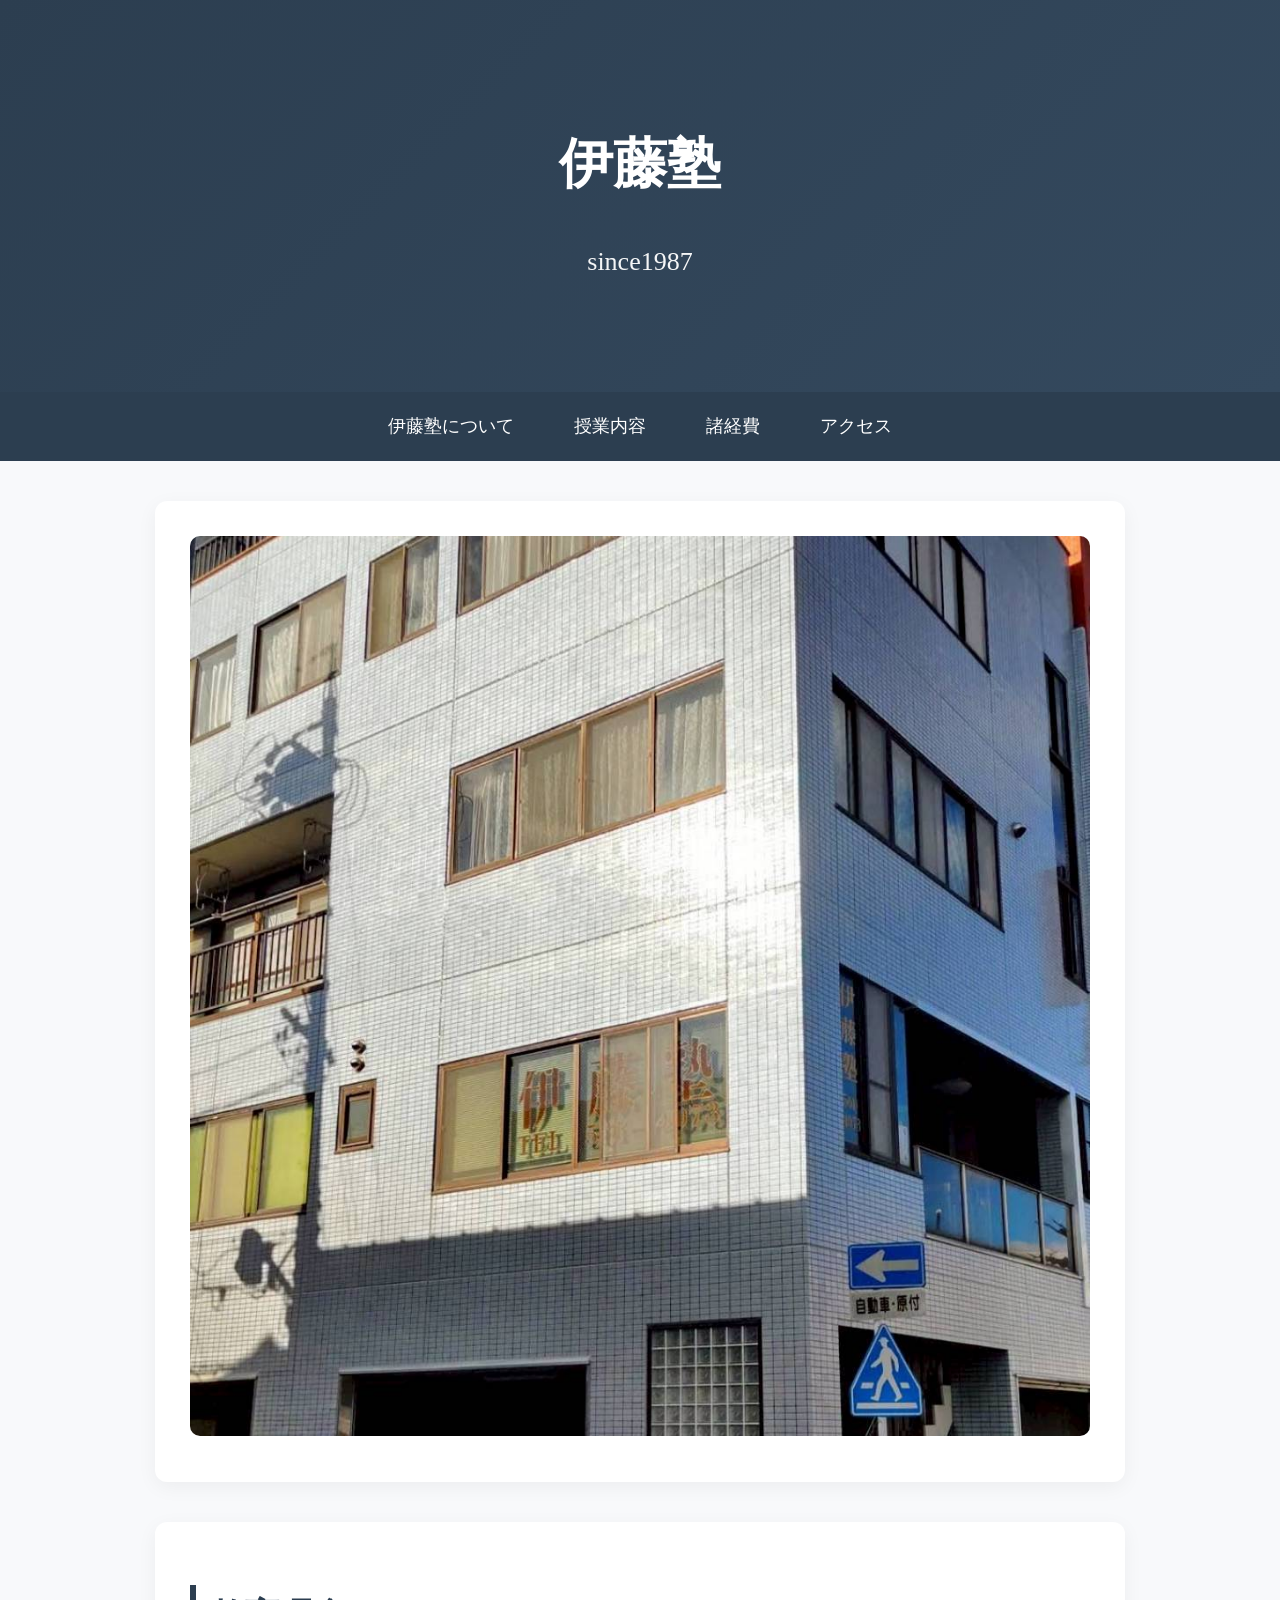
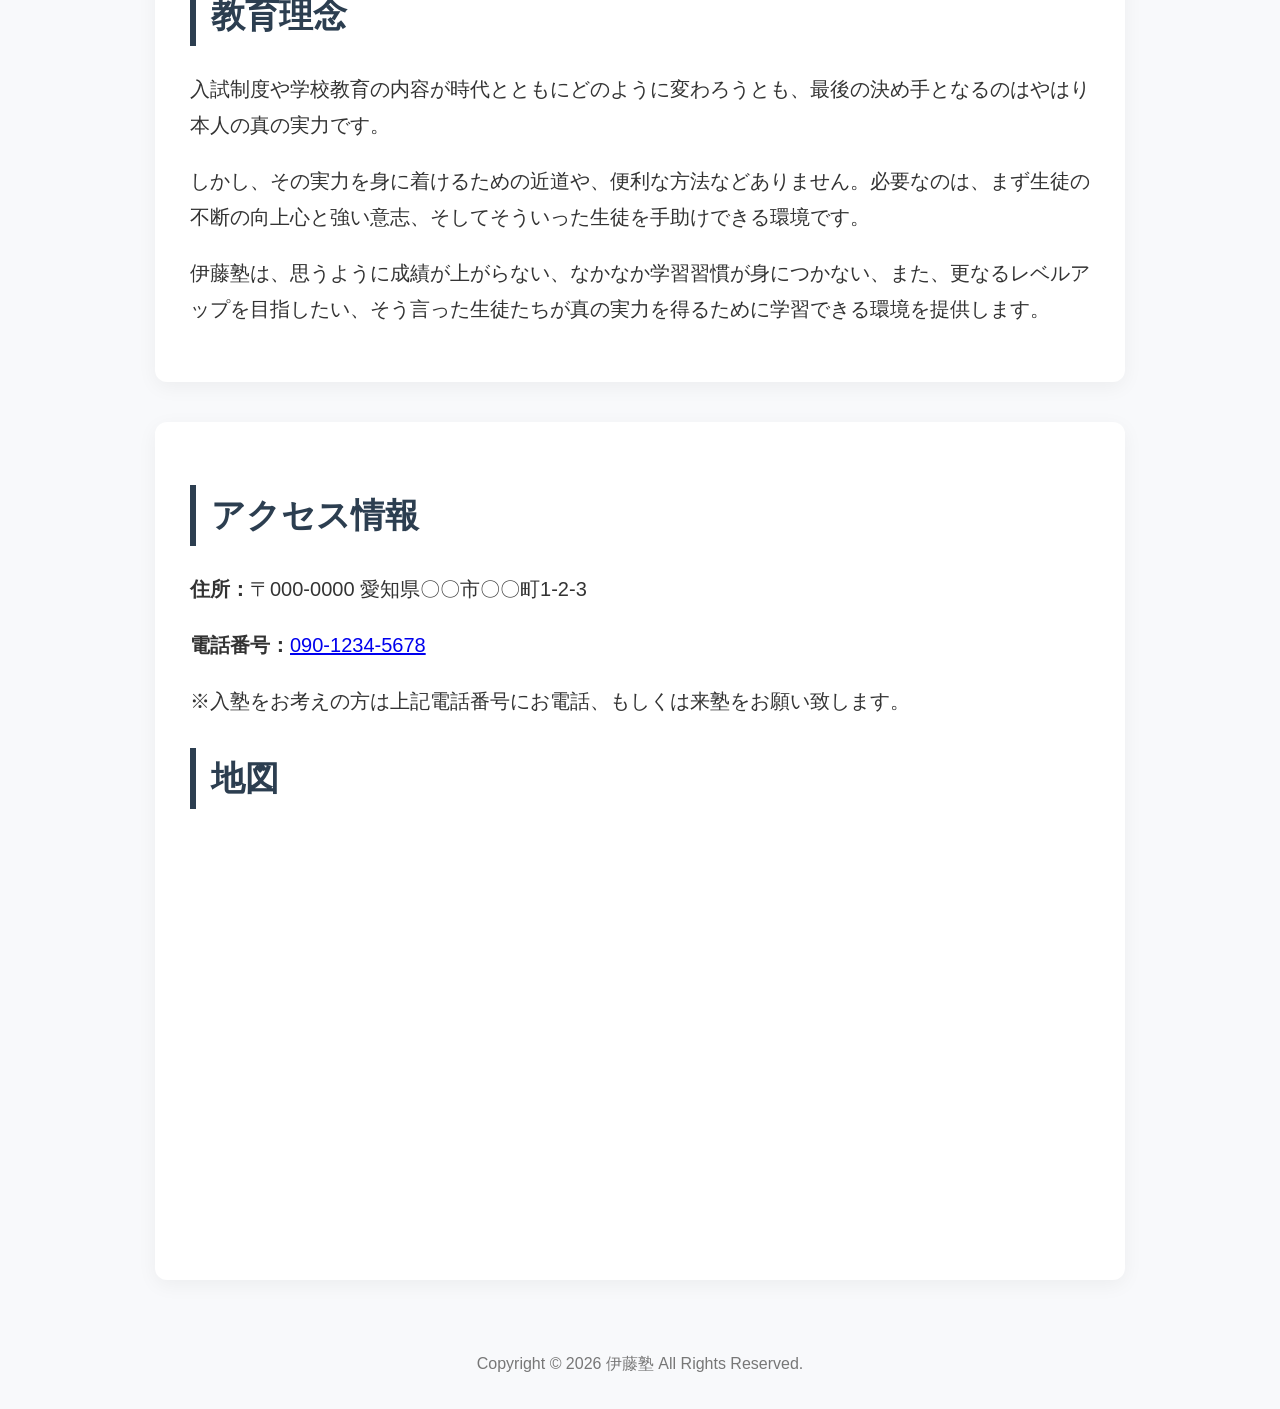
==== index.html @ 6fdaedb5 "Update index.html" ====
<!DOCTYPE html>
<html lang="ja">
<head>
  <meta charset="UTF-8">
  <title>伊藤塾 since1987</title>
  <link rel="stylesheet" href="style.css">
</head>

<body>

<!-- ヘッダー -->
<header>
  <h1>伊藤塾</h1>
  <p>since1987</p>
</header>

<nav class="navbar">
  <a href="index.html">伊藤塾について</a>
  <a href="contents.html">授業内容</a>
  <a href="cost.html">諸経費</a>
  <a href="access.html">アクセス</a>
</nav>
  
<!-- セクション -->
<section>
  <img src="images/home-image.jpg">
</section>

<section>
  <h2>教育理念</h2>

  <p>入試制度や学校教育の内容が時代とともにどのように変わろうとも、最後の決め手となるのはやはり本人の真の実力です。</p>

  <p>しかし、その実力を身に着けるための近道や、便利な方法などありません。必要なのは、まず生徒の不断の向上心と強い意志、そしてそういった生徒を手助けできる環境です。</p>

  <p>伊藤塾は、思うように成績が上がらない、なかなか学習習慣が身につかない、また、更なるレベルアップを目指したい、そう言った生徒たちが真の実力を得るために学習できる環境を提供します。</p>
</section>

<section>
  <h2>アクセス情報</h2>

  <p><strong>住所：</strong>〒000-0000 愛知県〇〇市〇〇町1-2-3</p>
  <p><strong>電話番号：</strong><a href="tel:09012345678">090-1234-5678</a></p>
  <p>※入塾をお考えの方は上記電話番号にお電話、もしくは来塾をお願い致します。</p>

  <h2>地図</h2>

  <iframe
    src="https://www.google.com/maps?q=愛知県名古屋市&output=embed"
    width="100%"
    height="400"
    style="border:0;"
    allowfullscreen=""
    loading="lazy">
  </iframe>
</section>

<!-- フッター -->
<footer>
  Copyright © 2026 伊藤塾 All Rights Reserved.
</footer>

<div id="overlay"></div>

</body>
</html>
---- style.css ----
/* 全体 */
body {
  font-family: "Helvetica Neue", sans-serif;
  font-size: 20px;
  margin: 0;
  background: #f8f9fb;
  color: #333;
  line-height: 1.8;
}

/* メニューボタン（右上） */
#menuBtn {
  position: fixed;
  top: 20px;
  right: 20px;
  font-size: 26px;
  background: #2c3e50;
  color: white;
  padding: 10px 14px;
  border-radius: 8px;
  cursor: pointer;
  z-index: 1001;
  box-shadow: 0 4px 10px rgba(0,0,0,0.2);
  transition: 0.3s;
}

#menuBtn:hover {
  background: #34495e;
  transform: scale(1.05);
}

/* サイドメニュー */
#sideMenu {
  position: fixed;
  top: 0;
  right: -250px;
  width: 250px;
  height: 100%;
  background: #2c3e50;
  color: white;
  padding-top: 60px;
  transition: 0.3s;
  z-index: 999;
}

#sideMenu.open {
  right: 0;
}

#sideMenu ul {
  list-style: none;
  padding: 0;
  margin: 0;
}

#sideMenu li {
  padding: 15px 20px;
}

#sideMenu a {
  color: white;
  text-decoration: none;
  font-size: 18px;
}

#sideMenu a:hover {
  color: #ddd;
}

/* 背景オーバーレイ */
#overlay {
  position: fixed;
  top: 0;
  left: 0;
  width: 100%;
  height: 100%;
  background: rgba(0,0,0,0.4);
  display: none;
  z-index: 998;
}

#overlay.show {
  display: block;
}

/* ヘッダー */
header {
  background: linear-gradient(135deg, #2c3e50, #34495e);
  color: white;
  padding: 80px 20px;
  text-align: center;
}

header h1 {
  font-family: "Kaisei Tokumin", serif;
  font-size: 54px;
  margin-bottom: 15px;
}

header p {
  font-family: "Kaisei Tokumin", serif;
  font-size: 26px;
  opacity: 0.95;
}

/* ナビゲーションバー */
.navbar {
  display: flex;
  justify-content: center;
  align-items: center;
  background: #2c3e50;
  flex-wrap: wrap;
}

.navbar a {
  color: white;
  text-decoration: none;
  padding: 18px 30px;
  font-size: 18px;
  transition: 0.3s;
}

.navbar a:hover {
  background: #34495e;
}

.navbar a.active {
  background: white;
  color: #2c3e50;
  font-weight: bold;
}

/* セクション */
section {
  max-width: 900px;
  margin: 40px auto;
  background: white;
  padding: 35px;
  border-radius: 12px;
  box-shadow: 0 5px 20px rgba(0,0,0,0.05);
}

section p {
  font-size: 20px;
}

/* 画像 */
img {
  max-width: 100%;
  height: auto;
  border-radius: 10px;
}

/* 見出し */
h2 {
  border-left: 6px solid #2c3e50;
  padding-left: 15px;
  font-size: 34px;
  margin-bottom: 25px;
  color: #2c3e50;
}

/* テーブル */
table {
  width: 100%;
  border-collapse: collapse;
  margin-top: 20px;
}

th,
td {
  border: 1px solid #ccc;
  padding: 15px;
  text-align: center;
  font-size: 20px;
}

th {
  background: #2c3e50;
  color: white;
}

/* ボタン */
.button {
  display: inline-block;
  background: #2c3e50;
  color: white;
  padding: 12px 24px;
  border-radius: 8px;
  text-decoration: none;
  transition: 0.3s;
}

.button:hover {
  background: #34495e;
}

/* フッター */
footer {
  text-align: center;
  padding: 30px;
  font-size: 16px;
  color: #777;
}

/* スマホ対応 */
@media (max-width: 768px) {

  body {
    font-size: 18px;
  }

  header {
    padding: 60px 15px;
  }

  header h1 {
    font-size: 38px;
  }

  header p {
    font-size: 20px;
  }

  h2 {
    font-size: 26px;
  }

  section {
    margin: 20px;
    padding: 25px;
  }

  th,
  td {
    font-size: 16px;
    padding: 10px;
  }

  .navbar {
  flex-direction: column;
}

.navbar a {
  width: 100%;
  text-align: center;
  padding: 15px;
}
}
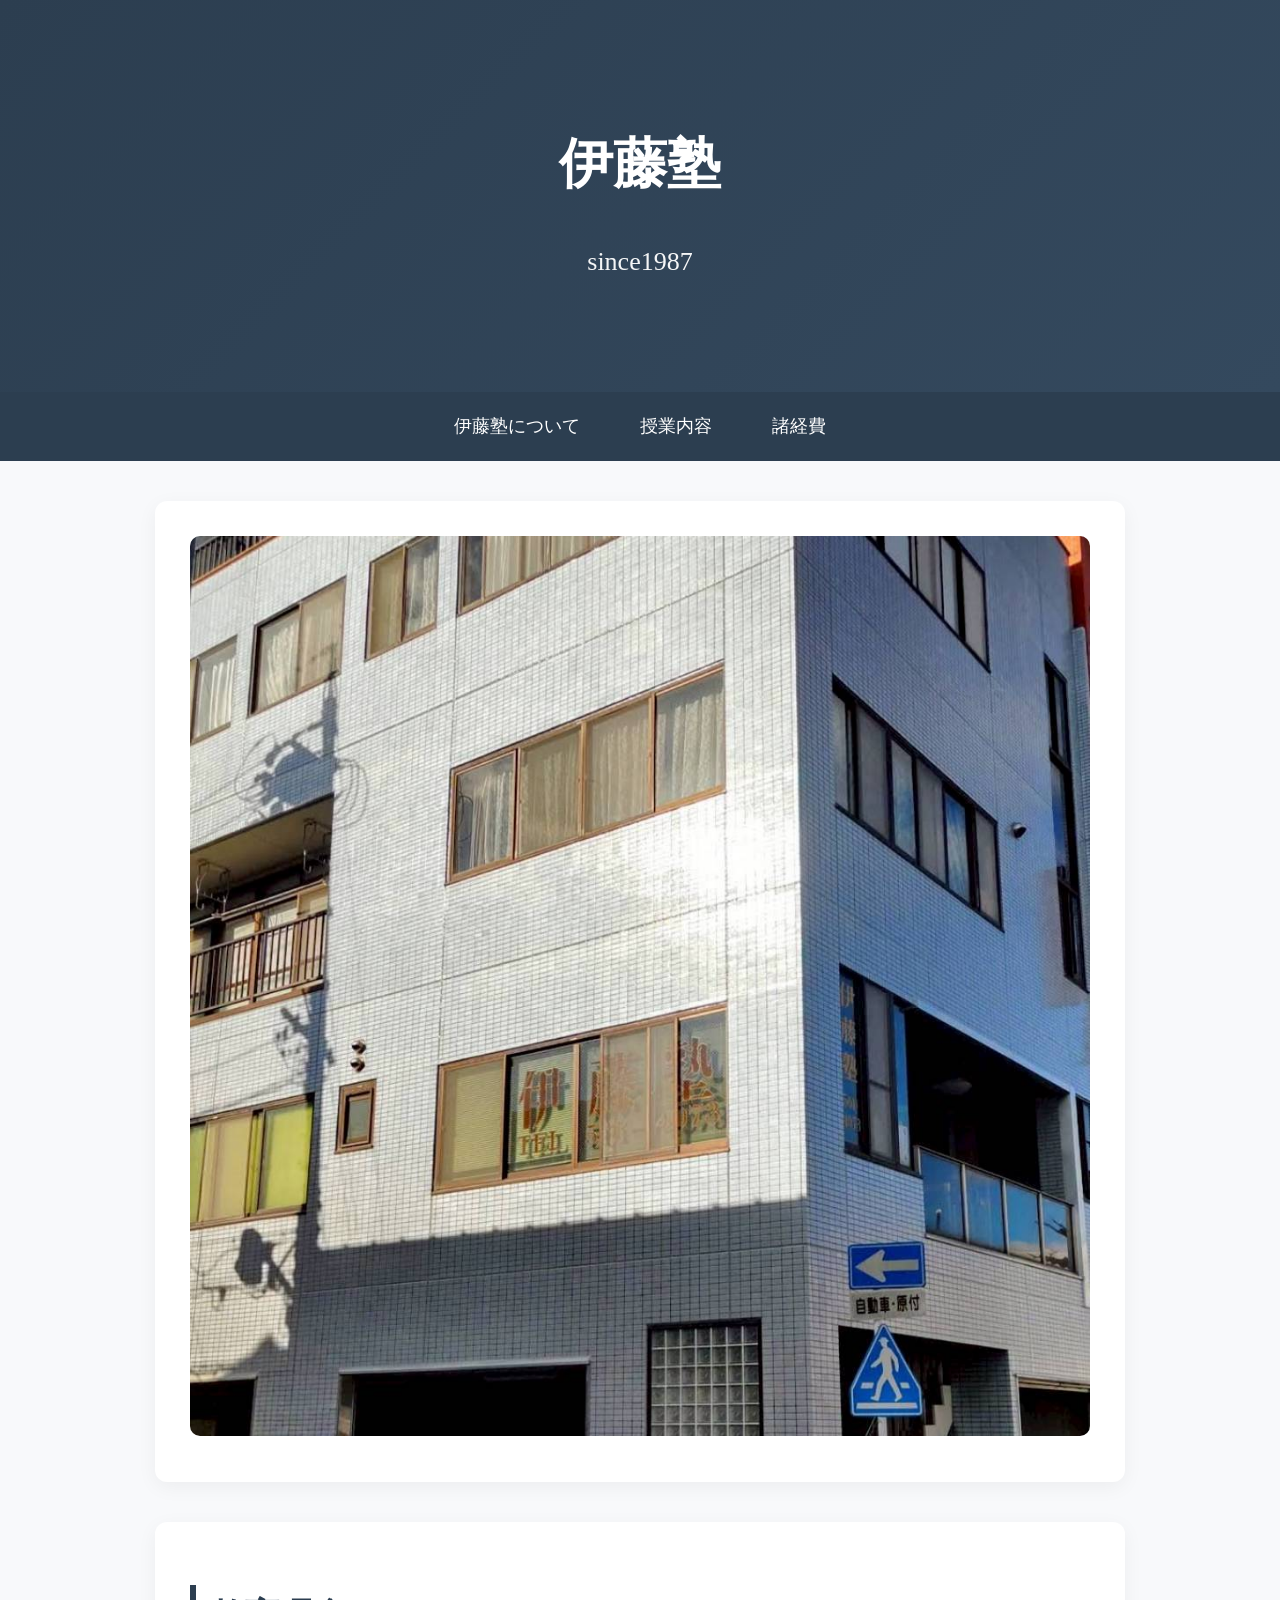
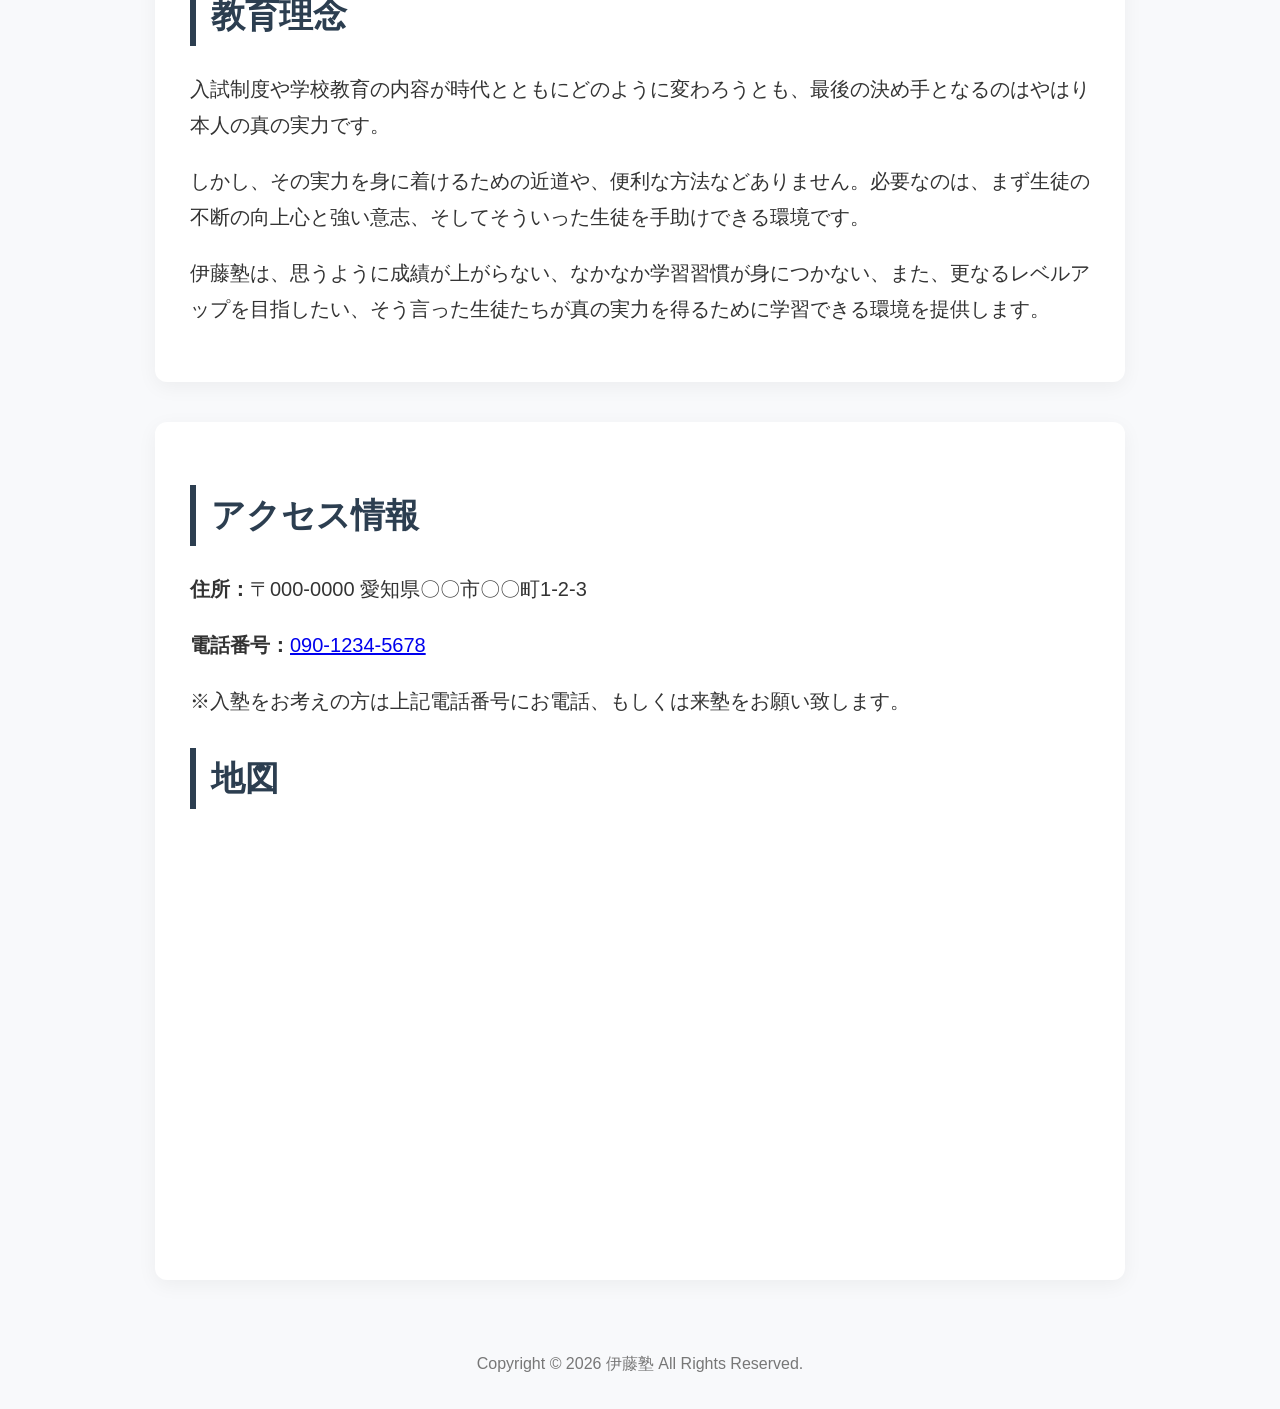
==== commit acd05dd7: "Update index.html" ====
--- a/index.html
+++ b/index.html
@@ -18,7 +18,6 @@
   <a href="index.html">伊藤塾について</a>
   <a href="contents.html">授業内容</a>
   <a href="cost.html">諸経費</a>
-  <a href="access.html">アクセス</a>
 </nav>
   
 <!-- セクション -->
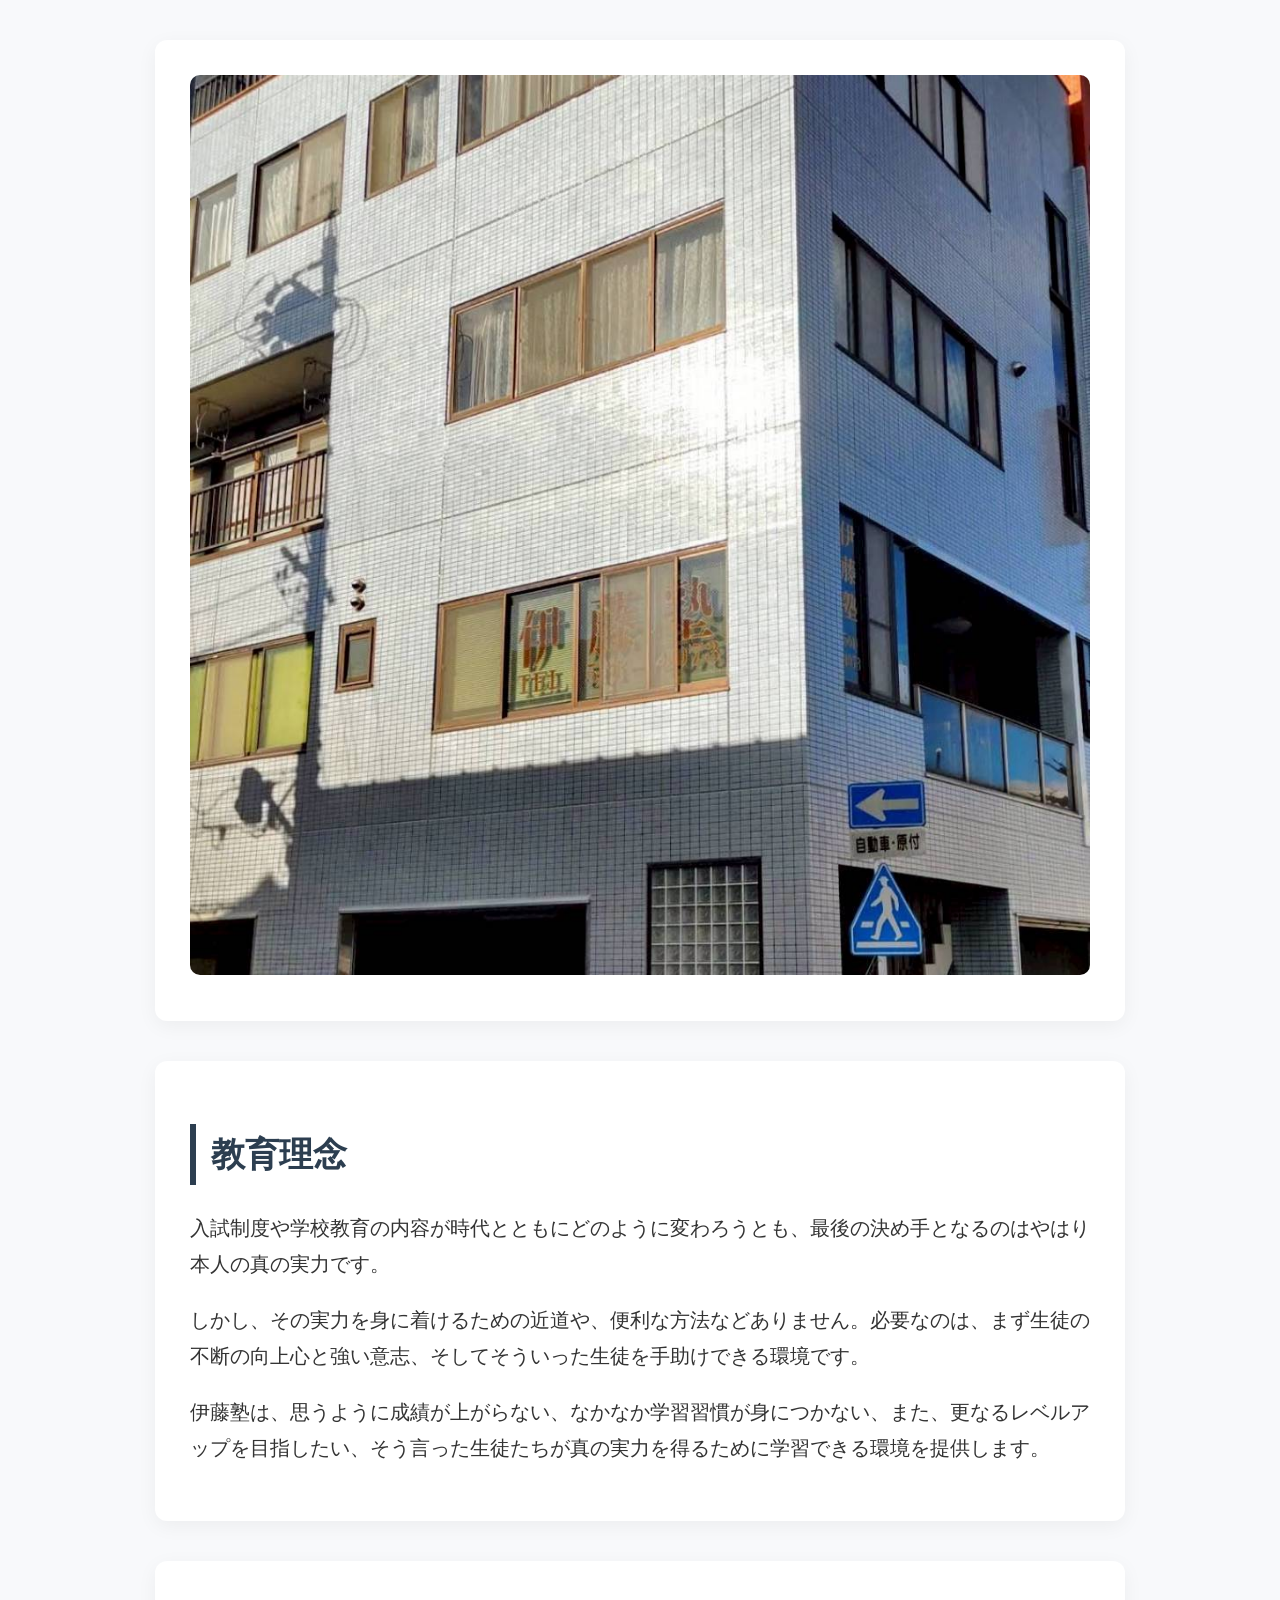
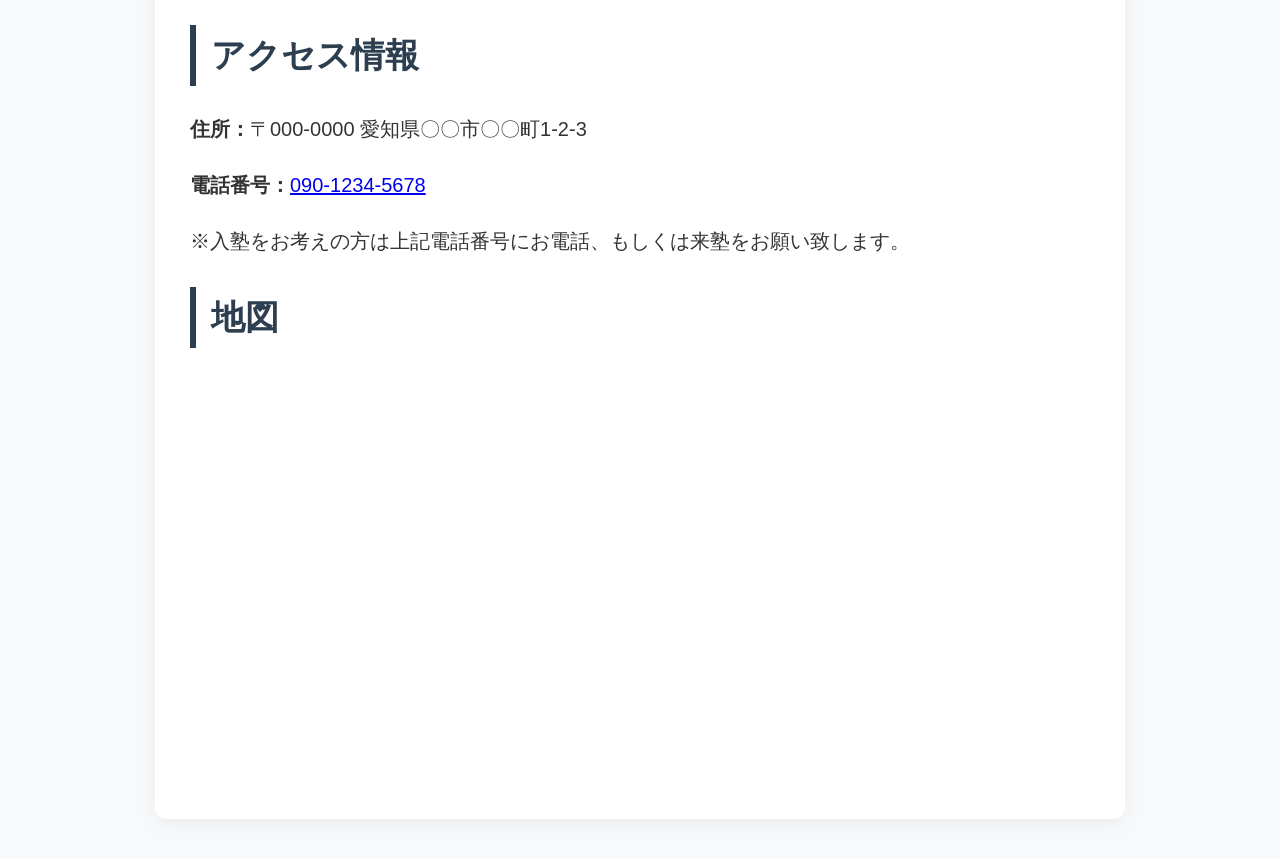
==== commit e23f3211: "Update index.html" ====
--- a/index.html
+++ b/index.html
@@ -8,17 +8,9 @@
 
 <body>
 
-<!-- ヘッダー -->
-<header>
-  <h1>伊藤塾</h1>
-  <p>since1987</p>
-</header>
+<div id="header"></div>
 
-<nav class="navbar">
-  <a href="index.html">伊藤塾について</a>
-  <a href="contents.html">授業内容</a>
-  <a href="cost.html">諸経費</a>
-</nav>
+<div id="navbar"></div>
   
 <!-- セクション -->
 <section>
@@ -54,12 +46,9 @@
   </iframe>
 </section>
 
-<!-- フッター -->
-<footer>
-  Copyright © 2026 伊藤塾 All Rights Reserved.
-</footer>
+<div id="footer"></div>
 
-<div id="overlay"></div>
+<script src="include.js"></script>
 
 </body>
 </html>
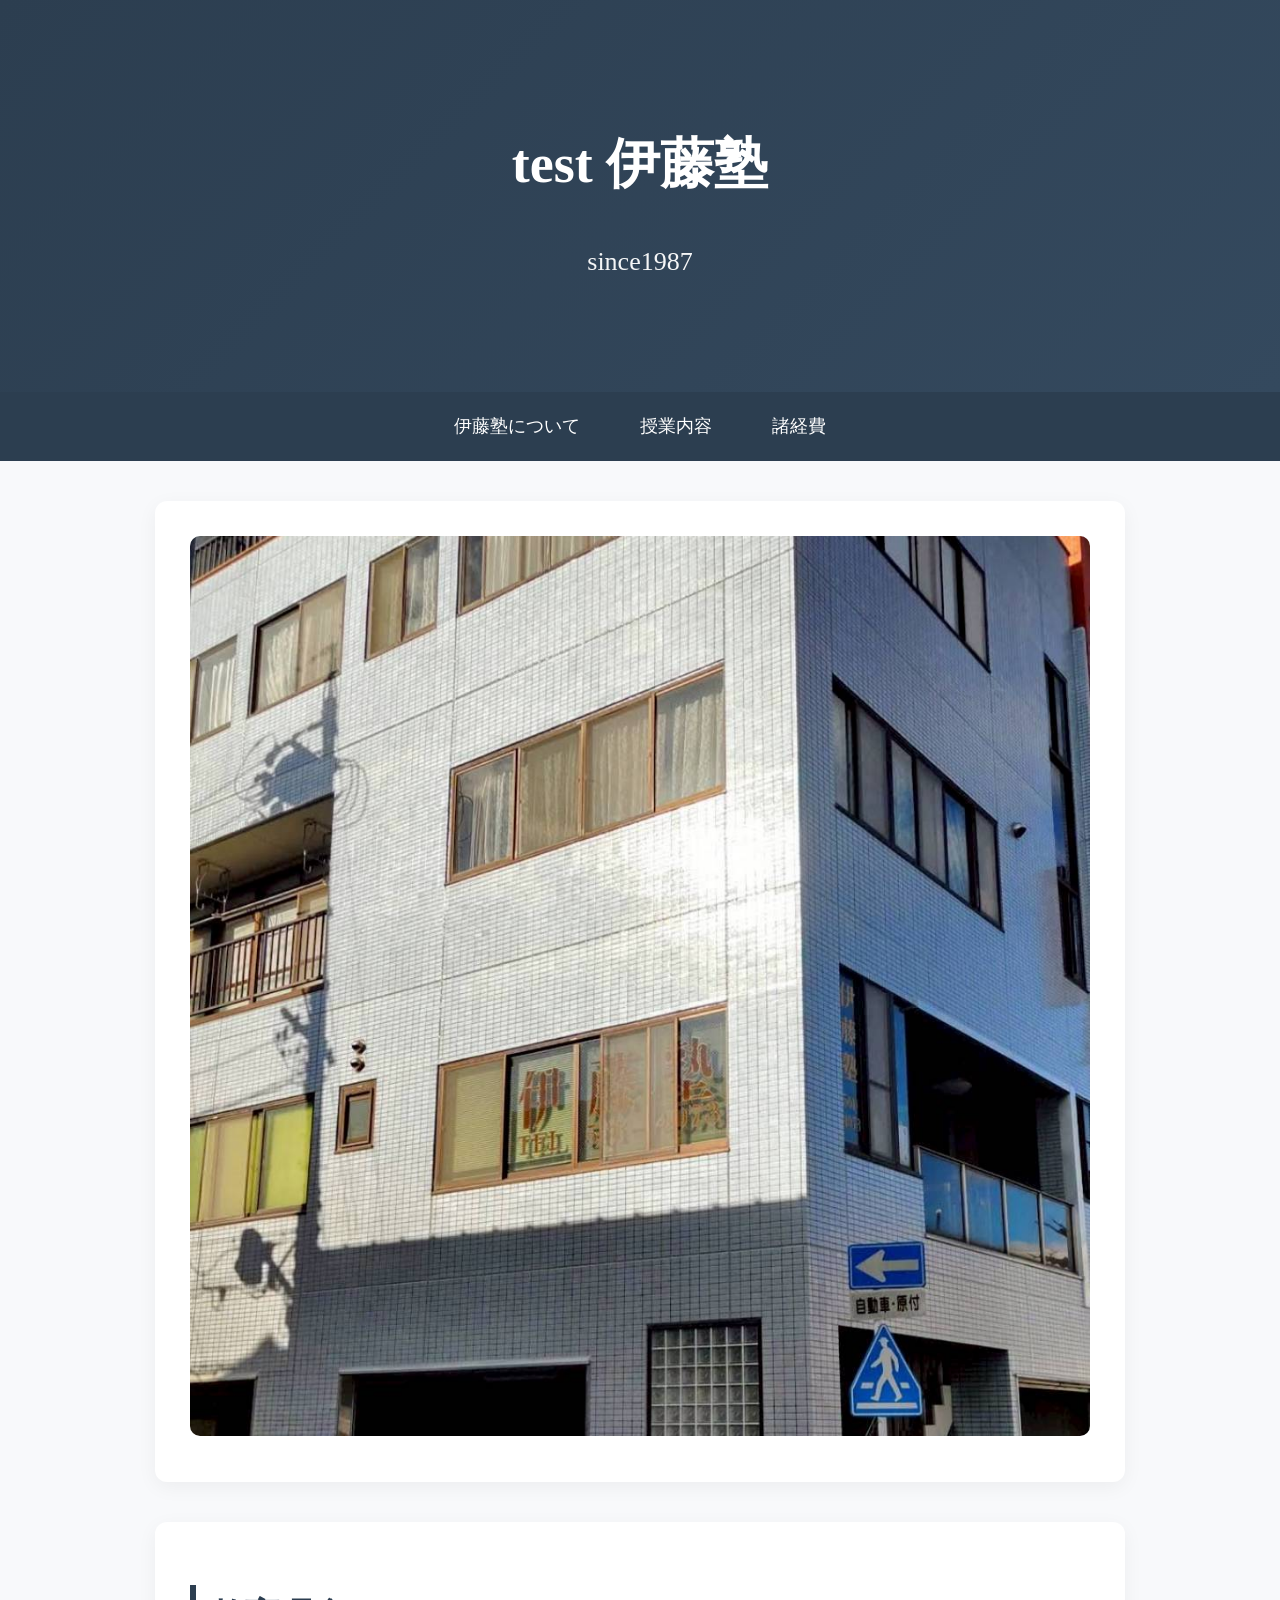
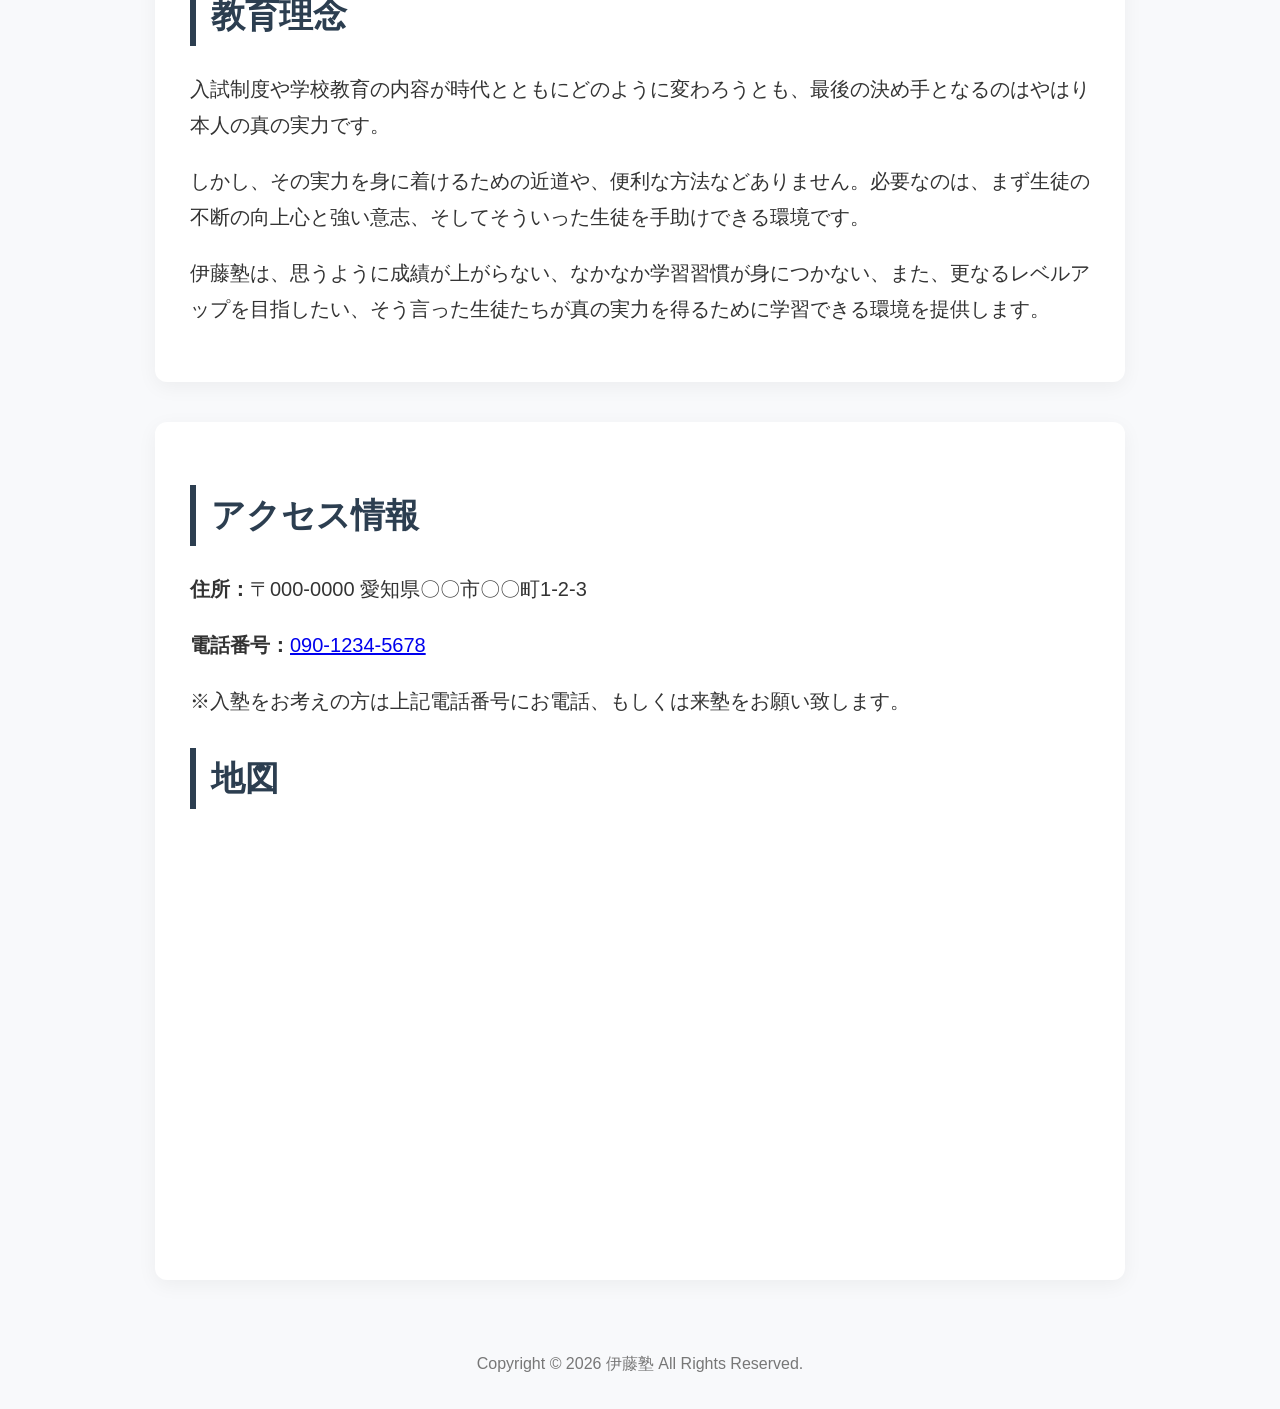
==== commit 2540f8df: "Update index.html" ====
--- a/index.html
+++ b/index.html
@@ -2,6 +2,7 @@
 <html lang="ja">
 <head>
   <meta charset="UTF-8">
+  <meta name="viewport" content="width=device-width, initial-scale=1.0">
   <title>伊藤塾 since1987</title>
   <link rel="stylesheet" href="style.css">
 </head>
--- a/style.css
+++ b/style.css
@@ -206,44 +206,42 @@
 /* スマホ対応 */
 @media (max-width: 768px) {
 
-  body {
-    font-size: 18px;
-  }
-
-  header {
-    padding: 60px 15px;
-  }
-
-  header h1 {
-    font-size: 38px;
-  }
-
-  header p {
-    font-size: 20px;
-  }
-
-  h2 {
-    font-size: 26px;
-  }
-
-  section {
-    margin: 20px;
-    padding: 25px;
-  }
-
-  th,
-  td {
-    font-size: 16px;
+  .navbar {
+    display: flex;
+    flex-direction: column;
     padding: 10px;
-  }
-
-  .navbar {
-  flex-direction: column;
-}
-
-.navbar a {
-  width: 100%;
-  text-align: center;
-  padding: 15px;
-}
-}
+    gap: 10px;
+    background: #f8f9fb;
+  }
+
+  .navbar a {
+    display: block;
+
+    width: 100%;
+    box-sizing: border-box;
+
+    background: #2c3e50;
+    color: white;
+
+    text-align: center;
+    text-decoration: none;
+
+    font-size: 24px;
+    font-weight: bold;
+
+    padding: 24px 15px;
+
+    border-radius: 12px;
+
+    box-shadow: 0 3px 8px rgba(0,0,0,0.15);
+  }
+
+  .navbar a:hover {
+    background: #34495e;
+  }
+
+  .navbar a.active {
+    background: #1abc9c;
+    color: white;
+  }
+}
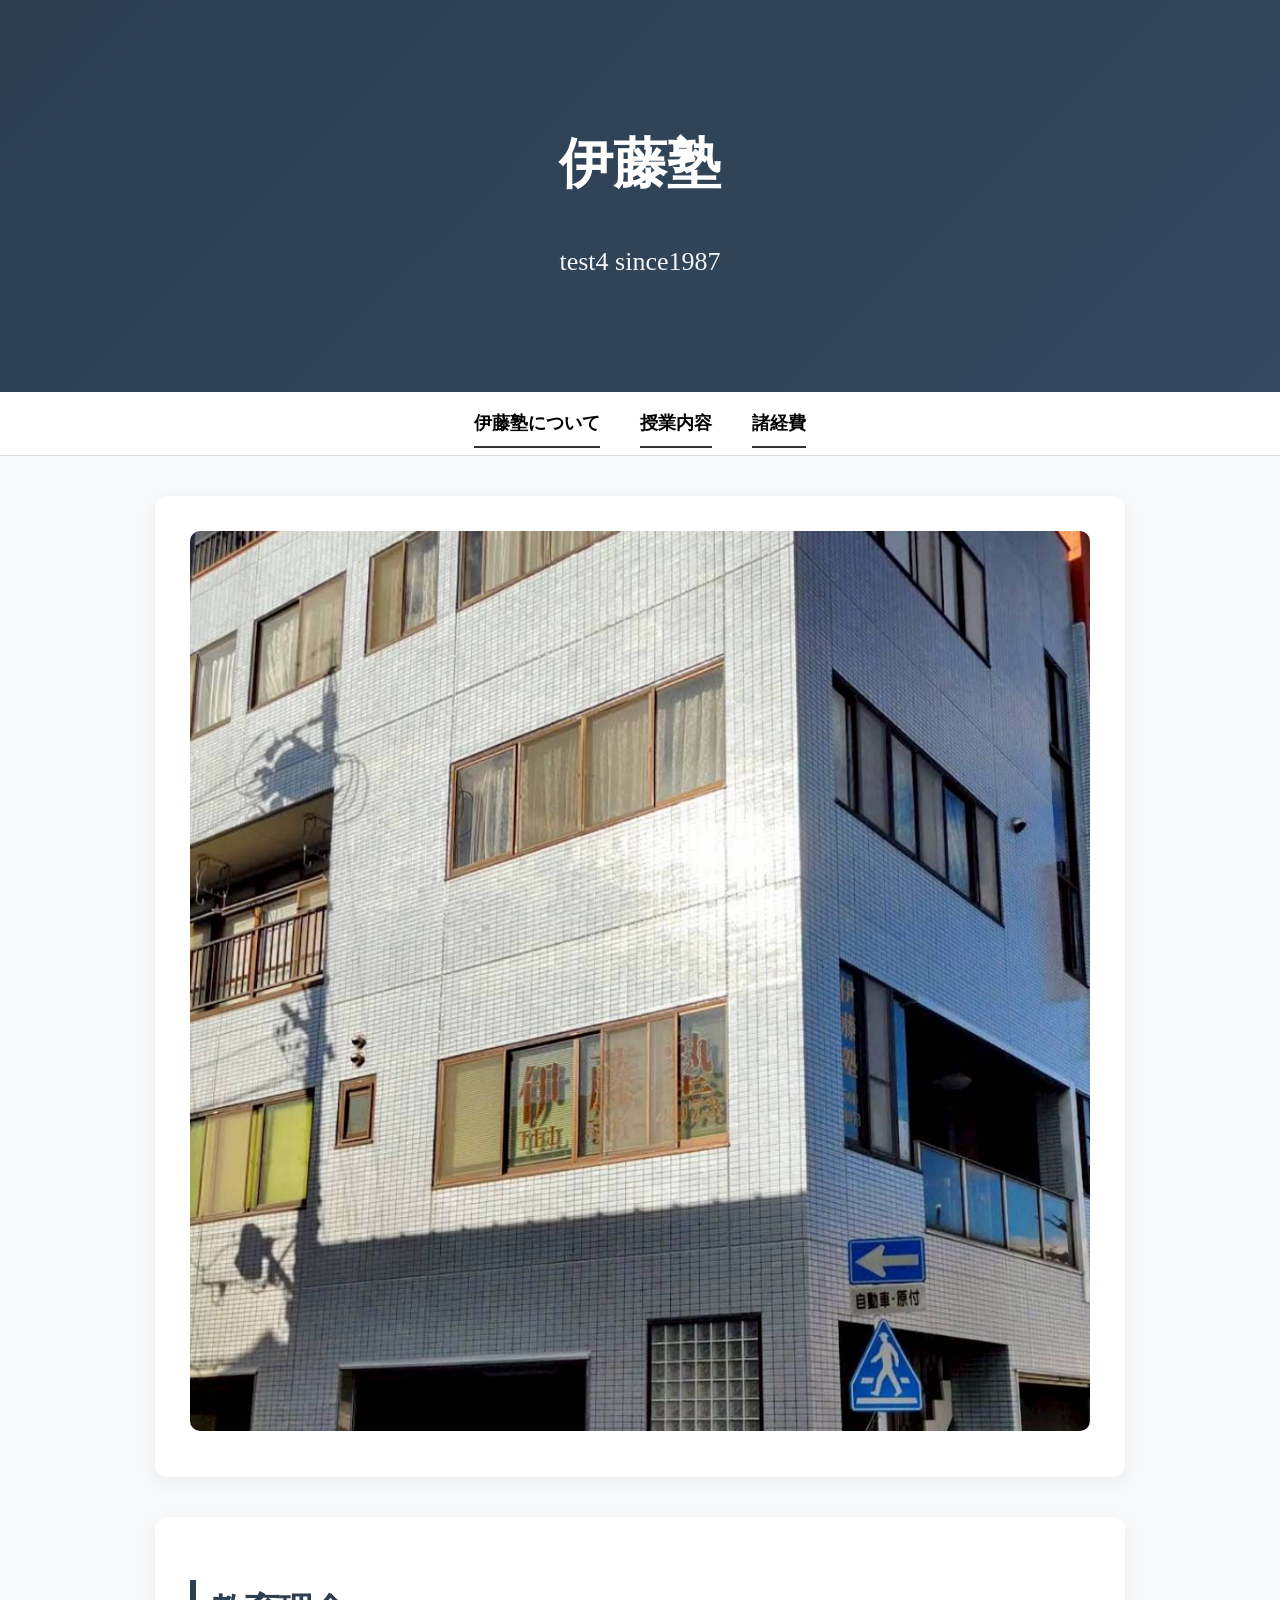
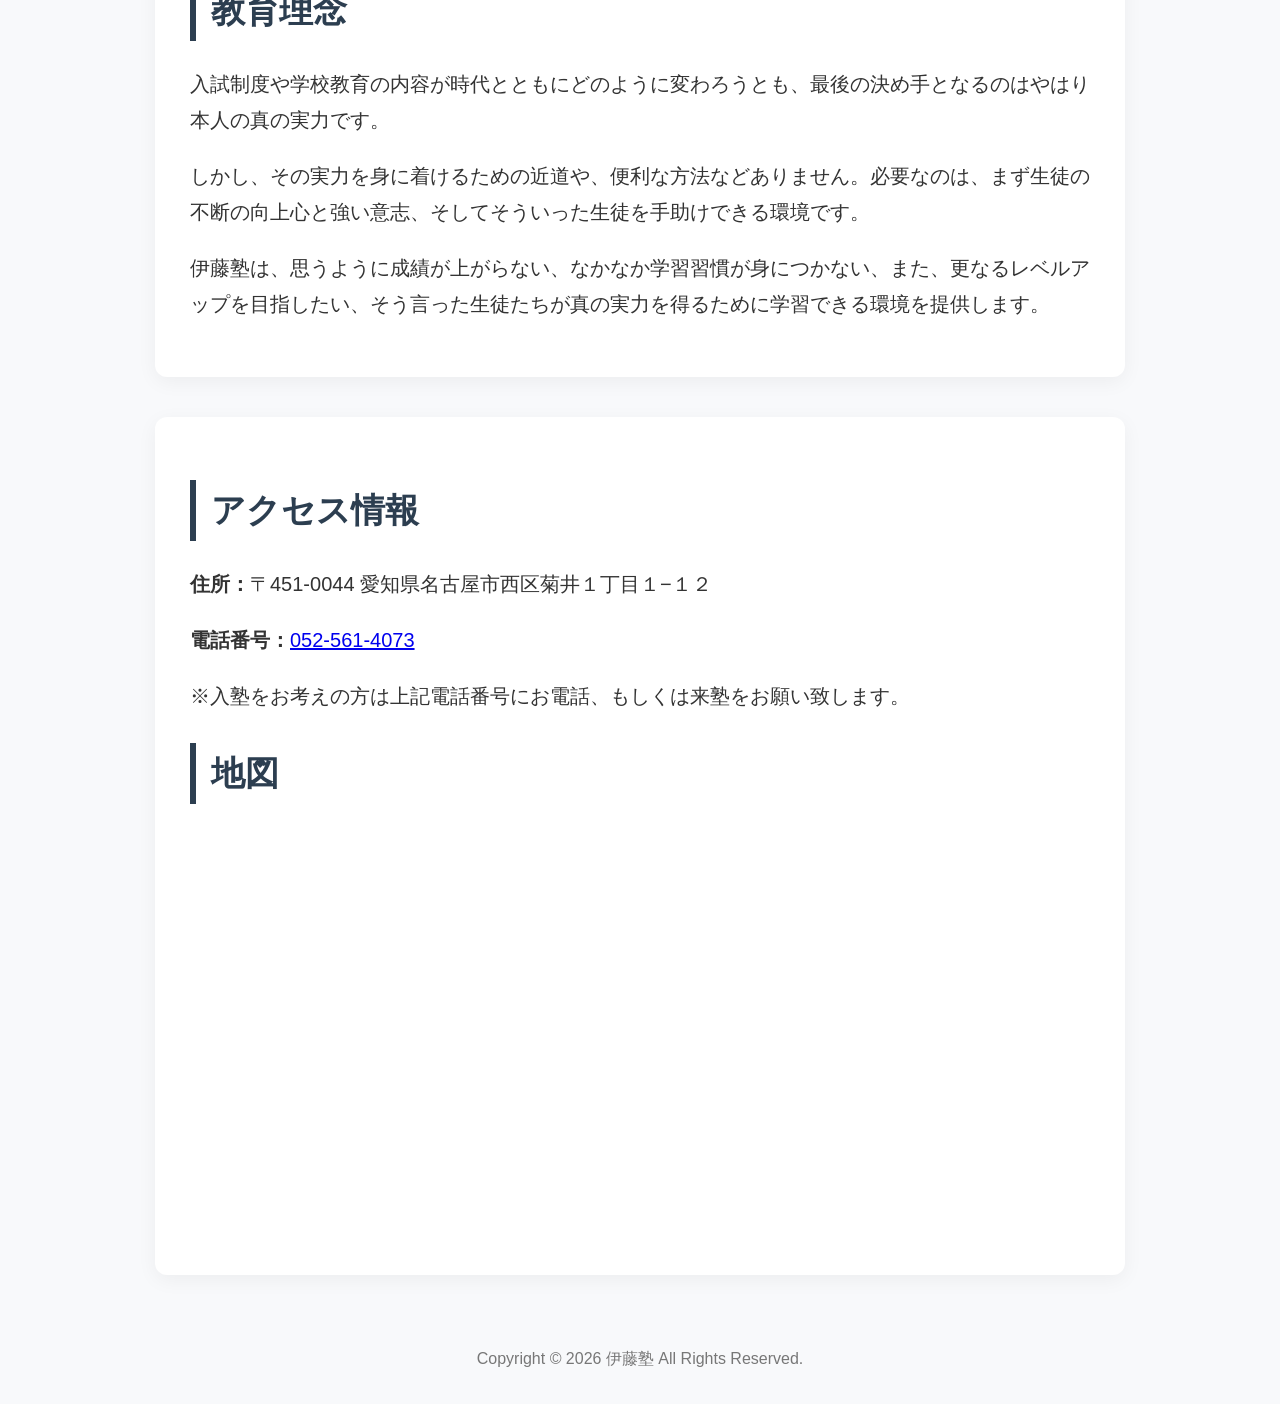
==== commit 69f47f5b: "Update index.html" ====
--- a/index.html
+++ b/index.html
@@ -31,8 +31,8 @@
 <section>
   <h2>アクセス情報</h2>
 
-  <p><strong>住所：</strong>〒000-0000 愛知県〇〇市〇〇町1-2-3</p>
-  <p><strong>電話番号：</strong><a href="tel:09012345678">090-1234-5678</a></p>
+  <p><strong>住所：</strong>〒451-0044 愛知県名古屋市西区菊井１丁目１−１２</p>
+  <p><strong>電話番号：</strong><a href="tel:0525614073">052-561-4073</a></p>
   <p>※入塾をお考えの方は上記電話番号にお電話、もしくは来塾をお願い致します。</p>
 
   <h2>地図</h2>
--- a/style.css
+++ b/style.css
@@ -108,26 +108,59 @@
   display: flex;
   justify-content: center;
   align-items: center;
-  background: #2c3e50;
-  flex-wrap: wrap;
+  gap: 40px;
+
+  background: white;
+
+  border-bottom: 1px solid #dcdcdc;
+
+  padding: 15px 0;
 }
 
 .navbar a {
-  color: white;
+  color: #333;
   text-decoration: none;
-  padding: 18px 30px;
+
   font-size: 18px;
-  transition: 0.3s;
+  font-weight: 500;
+
+  position: relative;
+
+  transition: color 0.3s;
 }
 
 .navbar a:hover {
-  background: #34495e;
-}
-
+  color: #000;
+}
+
+/* 下線アニメーション */
+.navbar a::after {
+  content: "";
+
+  position: absolute;
+  left: 0;
+  bottom: -8px;
+
+  width: 0;
+  height: 2px;
+
+  background: #333;
+
+  transition: width 0.3s;
+}
+
+.navbar a:hover::after {
+  width: 100%;
+}
+
+/* 現在のページ */
 .navbar a.active {
-  background: white;
-  color: #2c3e50;
   font-weight: bold;
+  color: #000;
+}
+
+.navbar a.active::after {
+  width: 100%;
 }
 
 /* セクション */
@@ -206,42 +239,120 @@
 /* スマホ対応 */
 @media (max-width: 768px) {
 
-  .navbar {
-    display: flex;
-    flex-direction: column;
-    padding: 10px;
-    gap: 10px;
-    background: #f8f9fb;
-  }
-
-  .navbar a {
-    display: block;
-
-    width: 100%;
-    box-sizing: border-box;
-
-    background: #2c3e50;
-    color: white;
+  body {
+    font-size: 16px;
+  }
+
+  /* ヘッダー */
+  header {
+    background: white;
+    color: #222;
 
     text-align: center;
-    text-decoration: none;
-
+
+    padding: 25px 20px 10px;
+
+    border-bottom: 1px solid #dcdcdc;
+  }
+
+  /* 塾名 */
+  header h1 {
+    font-family: "Kaisei Tokumin", serif;
+
+    font-size: 48px;
+    font-weight: normal;
+
+    margin: 0;
+    letter-spacing: 0.08em;
+  }
+
+  /* since1987 */
+  header p {
+    font-family: "Kaisei Tokumin", serif;
+
+    font-size: 18px;
+    color: #666;
+
+    margin-top: 5px;
+    margin-bottom: 0;
+  }
+
+  h2 {
     font-size: 24px;
-    font-weight: bold;
-
-    padding: 24px 15px;
-
-    border-radius: 12px;
-
-    box-shadow: 0 3px 8px rgba(0,0,0,0.15);
-  }
-
-  .navbar a:hover {
-    background: #34495e;
-  }
-
-  .navbar a.active {
-    background: #1abc9c;
-    color: white;
-  }
-}
+  }
+
+  section {
+    margin: 12px;
+    padding: 20px;
+  }
+
+  section p {
+    font-size: 16px;
+  }
+
+  th,
+  td {
+    font-size: 14px;
+    padding: 8px;
+  }
+
+/* スマホ用ナビ */
+.navbar {
+  display: flex;
+  flex-direction: column;
+
+  background: #e8eff5;
+
+  border-bottom: 1px solid #bfcddb;
+
+  margin: 0;
+  gap: 0;
+}
+
+.navbar a {
+  display: flex;
+  align-items: center;
+  justify-content: center;
+
+  width: 100%;
+
+  padding: 10px 5px;
+
+  color: #2e4357;
+
+  font-size: 16px;
+  font-weight: 500;
+
+  border-bottom: 1px solid #c7d3df;
+}
+
+.navbar a:hover,
+.navbar a:active {
+  background: #d7e4ef;
+}
+
+.navbar a.active {
+  background: #6b879d;
+  color: white;
+  font-weight: bold;
+}
+
+.navbar a.active::after {
+  content: "";
+
+  position: absolute;
+
+  width: 32px;
+  height: 2px;
+
+  margin-top: 24px;
+
+  background: rgba(255,255,255,0.8);
+
+  border-radius: 2px;
+}
+
+.navbar a:last-child {
+  border-bottom: none;
+}
+}
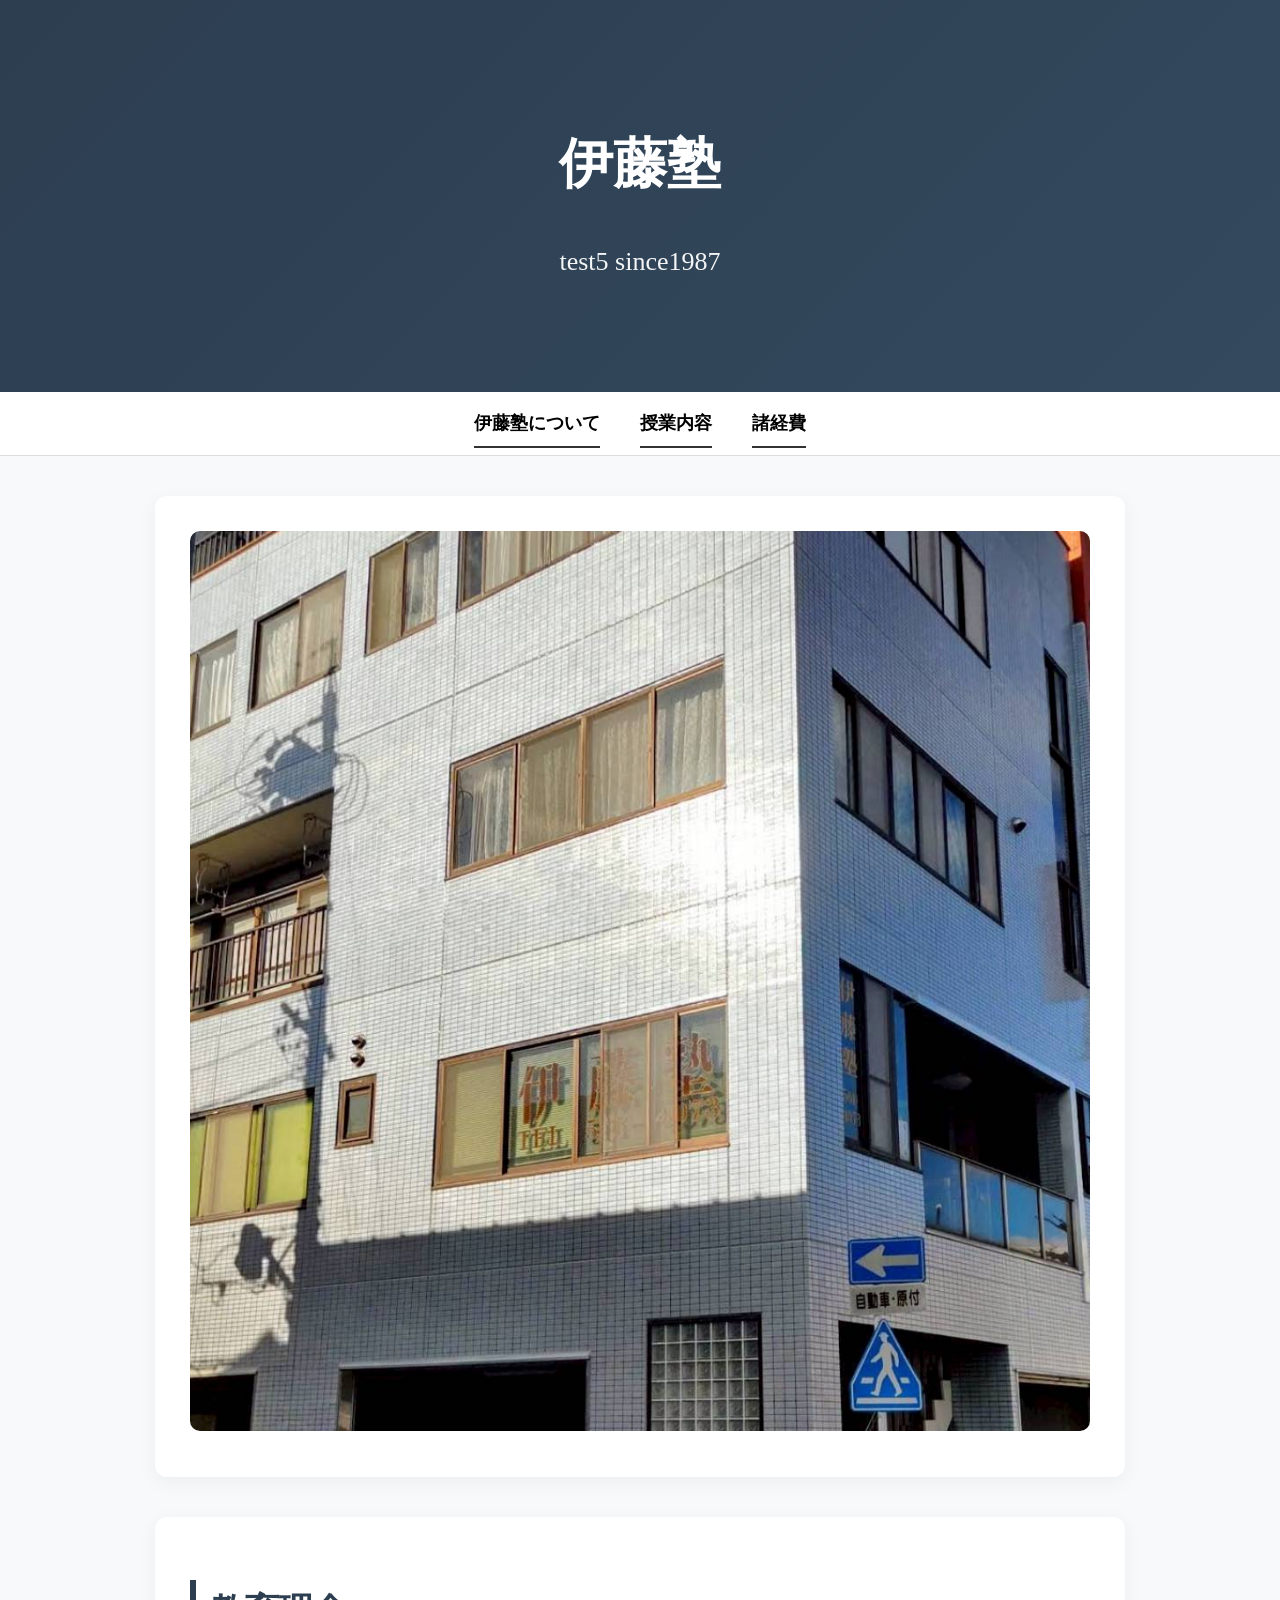
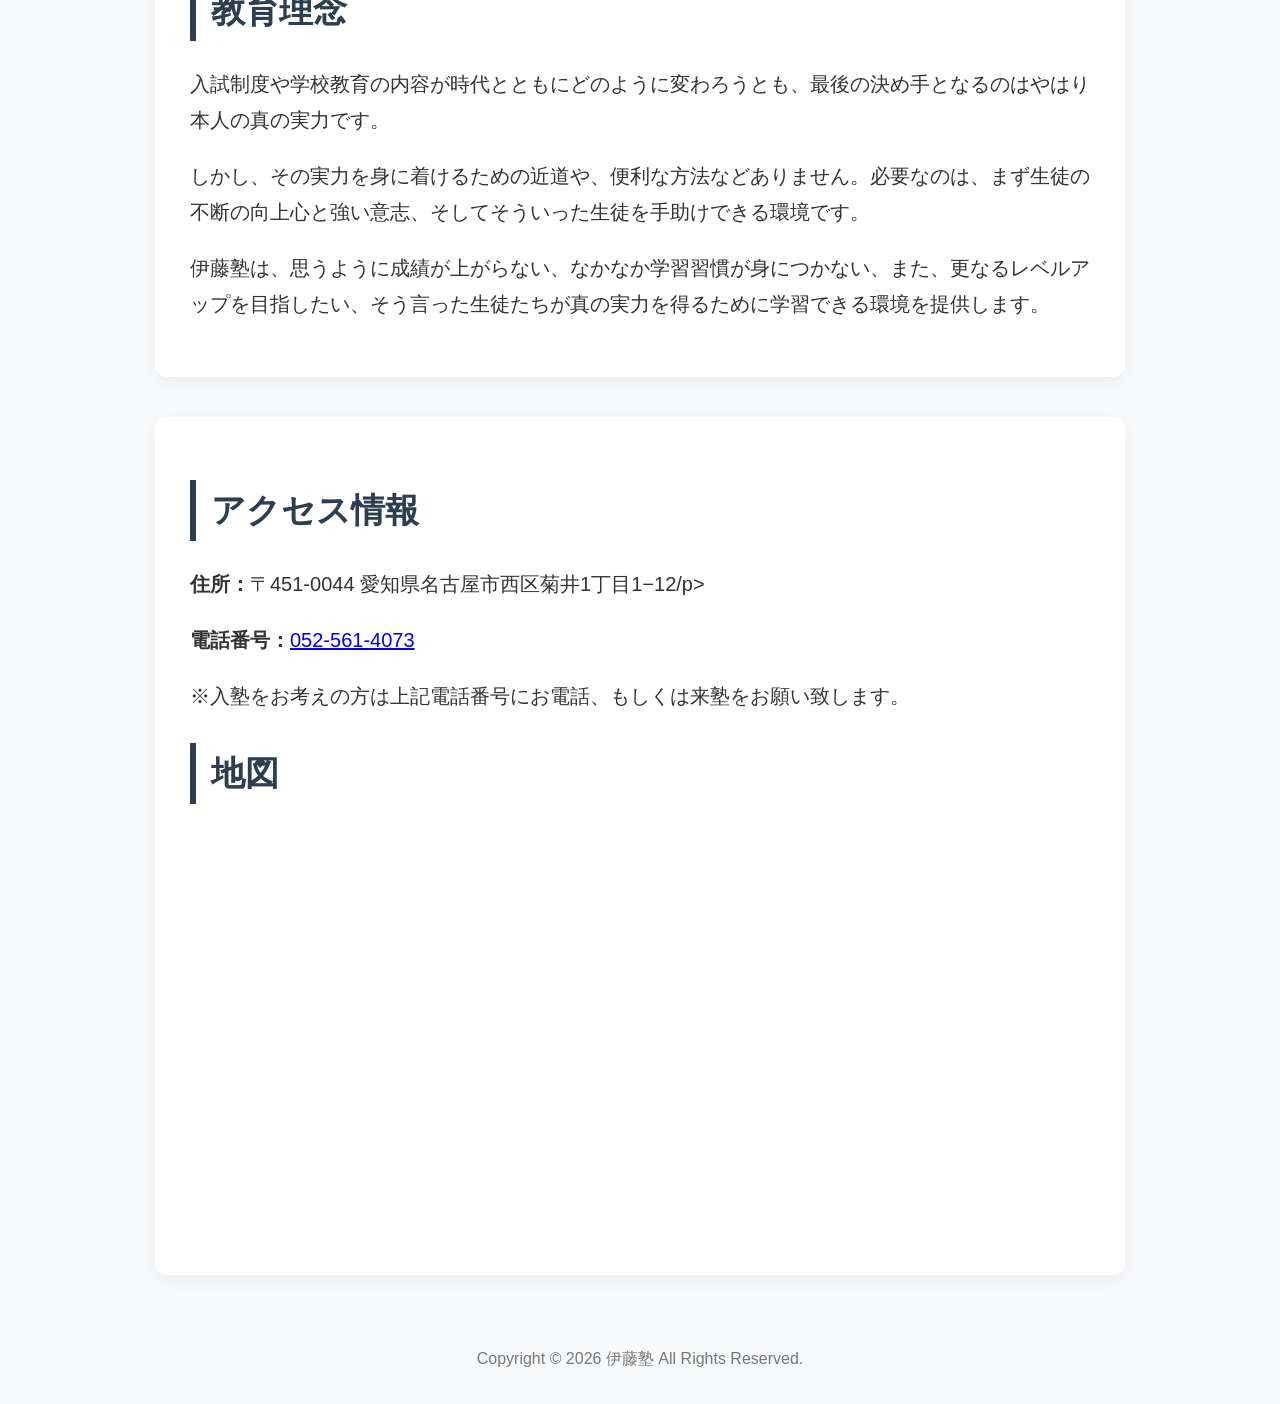
==== commit 4951fffa: "Update index.html" ====
--- a/index.html
+++ b/index.html
@@ -31,14 +31,14 @@
 <section>
   <h2>アクセス情報</h2>
 
-  <p><strong>住所：</strong>〒451-0044 愛知県名古屋市西区菊井１丁目１−１２</p>
+  <p><strong>住所：</strong>〒451-0044 愛知県名古屋市西区菊井1丁目1−12/p>
   <p><strong>電話番号：</strong><a href="tel:0525614073">052-561-4073</a></p>
   <p>※入塾をお考えの方は上記電話番号にお電話、もしくは来塾をお願い致します。</p>
 
   <h2>地図</h2>
 
   <iframe
-    src="https://www.google.com/maps?q=愛知県名古屋市&output=embed"
+    src="https://www.google.com/maps?q=愛知県名古屋市西区菊井1丁目1−12&output=embed"
     width="100%"
     height="400"
     style="border:0;"
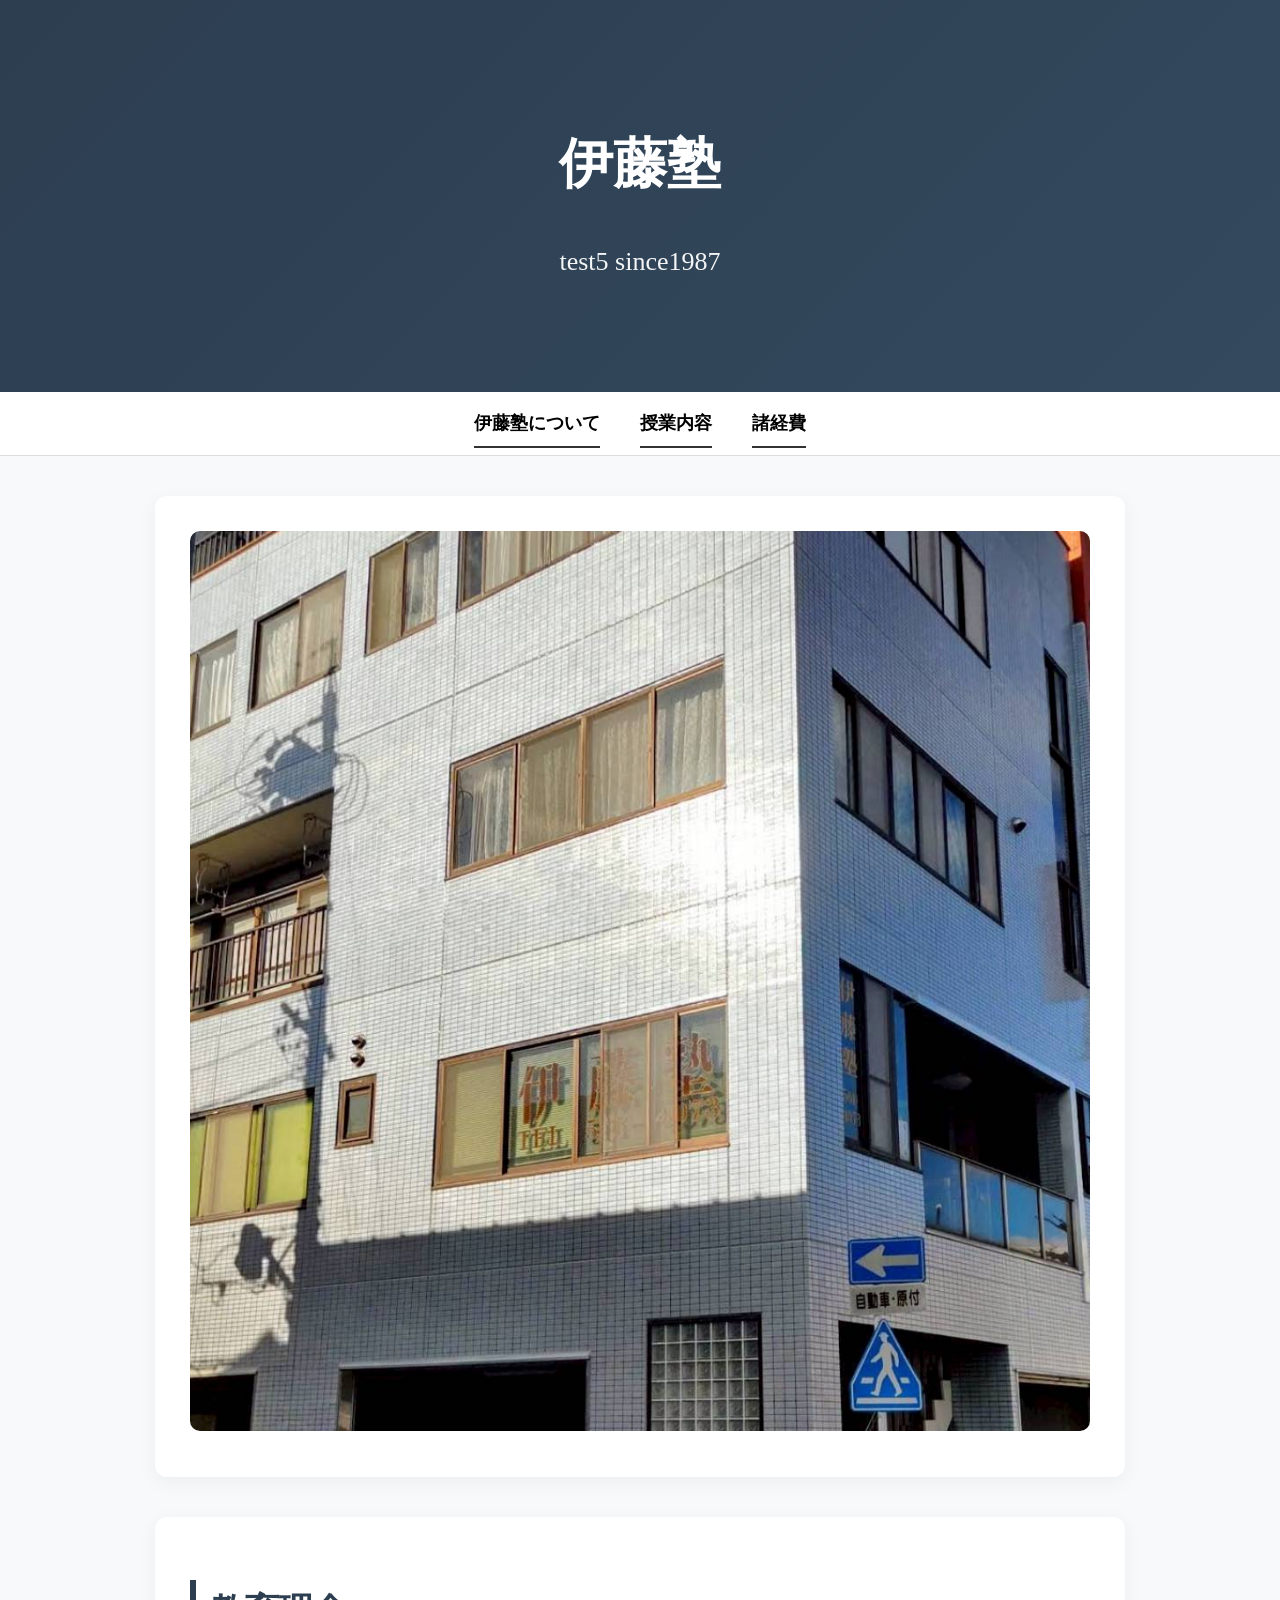
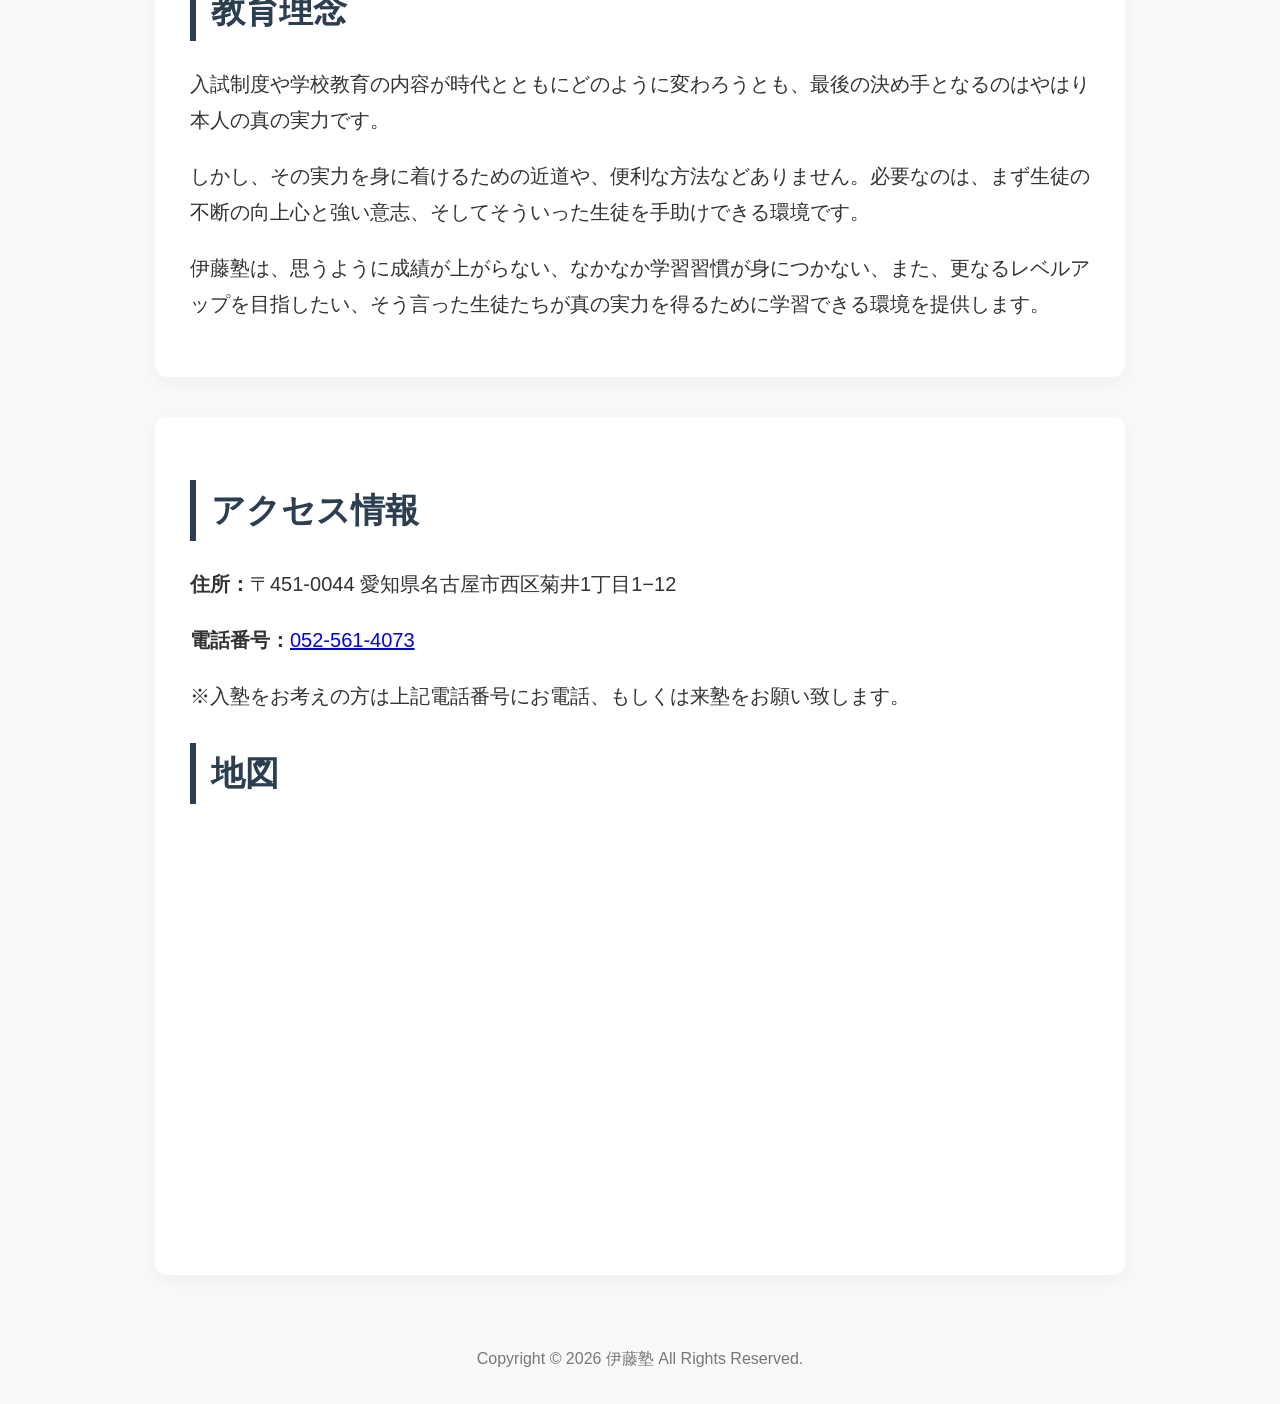
==== commit 46f125a9: "Update index.html" ====
--- a/index.html
+++ b/index.html
@@ -31,7 +31,7 @@
 <section>
   <h2>アクセス情報</h2>
 
-  <p><strong>住所：</strong>〒451-0044 愛知県名古屋市西区菊井1丁目1−12/p>
+  <p><strong>住所：</strong>〒451-0044 愛知県名古屋市西区菊井1丁目1−12</p>
   <p><strong>電話番号：</strong><a href="tel:0525614073">052-561-4073</a></p>
   <p>※入塾をお考えの方は上記電話番号にお電話、もしくは来塾をお願い致します。</p>
 
